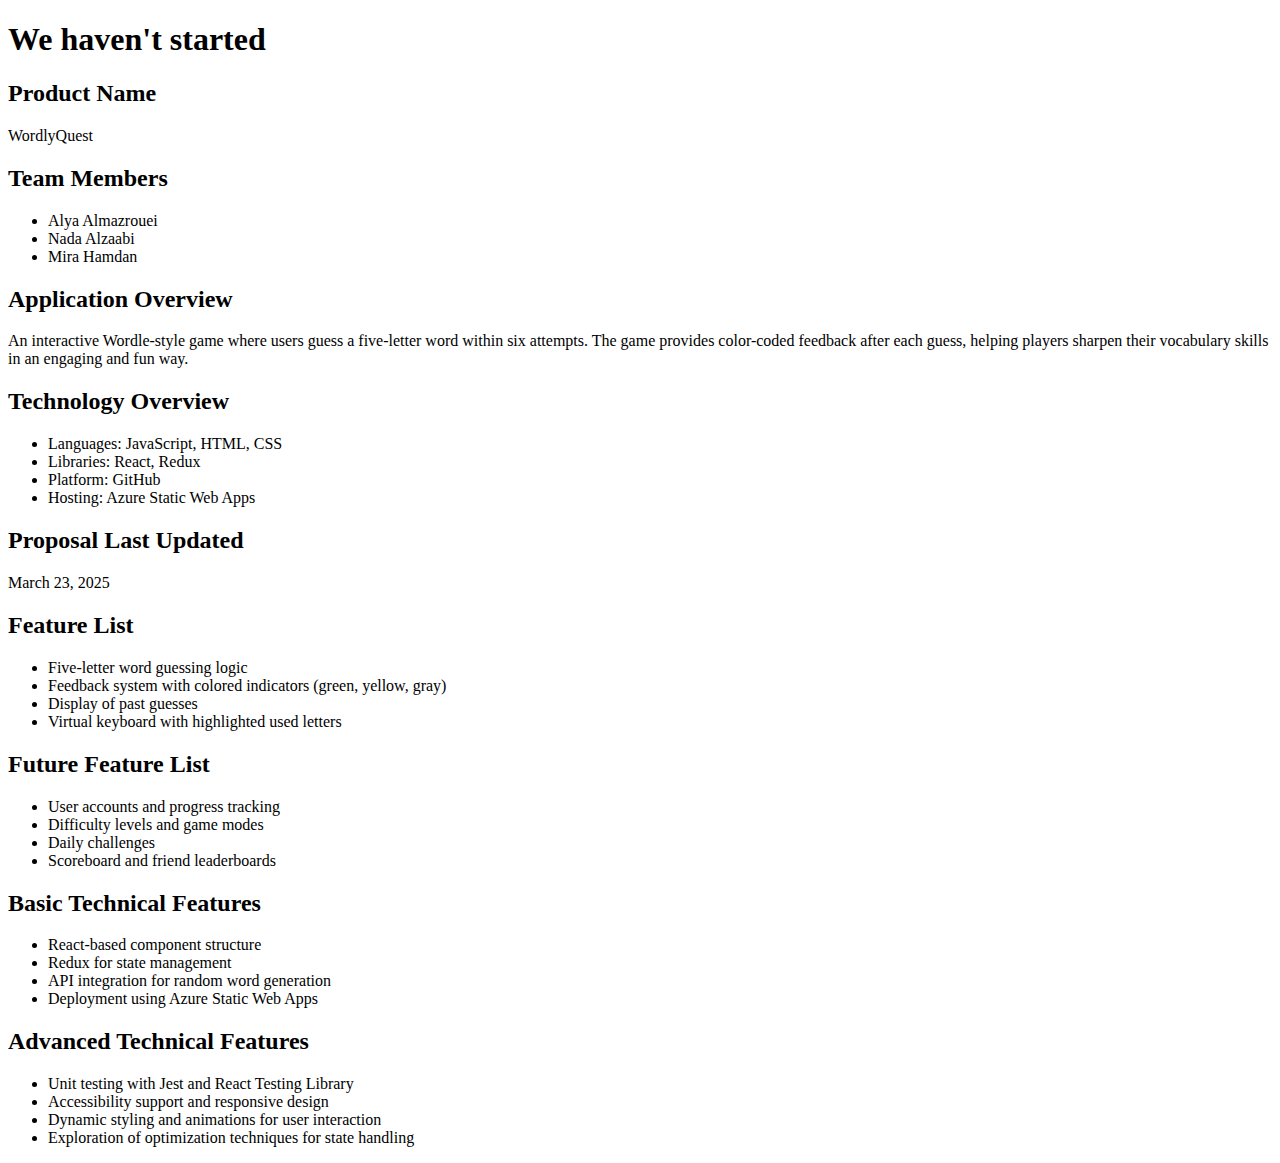
==== index.html @ 4f963575 "Create index.html" ====
<!DOCTYPE html>
<html lang="en">
<head>
  <meta charset="UTF-8">
  <meta name="viewport" content="width=device-width, initial-scale=1.0">
  <title>We haven't started</title>
  <link rel="stylesheet" href="styles.css">
</head>
<body>
  <h1>We haven't started</h1>

  <h2>Product Name</h2>
  <p>WordlyQuest</p>

  <h2>Team Members</h2>
  <ul>
    <li>Alya Almazrouei</li>
    <li>Nada Alzaabi</li>
    <li>Mira Hamdan</li>
  </ul>

  <h2>Application Overview</h2>
  <p>An interactive Wordle-style game where users guess a five-letter word within six attempts. The game provides color-coded feedback after each guess, helping players sharpen their vocabulary skills in an engaging and fun way.</p>

  <h2>Technology Overview</h2>
  <ul>
    <li>Languages: JavaScript, HTML, CSS</li>
    <li>Libraries: React, Redux</li>
    <li>Platform: GitHub</li>
    <li>Hosting: Azure Static Web Apps</li>
  </ul>

  <h2>Proposal Last Updated</h2>
  <p>March 23, 2025</p>

  <h2>Feature List</h2>
  <ul>
    <li>Five-letter word guessing logic</li>
    <li>Feedback system with colored indicators (green, yellow, gray)</li>
    <li>Display of past guesses</li>
    <li>Virtual keyboard with highlighted used letters</li>
  </ul>

  <h2>Future Feature List</h2>
  <ul>
    <li>User accounts and progress tracking</li>
    <li>Difficulty levels and game modes</li>
    <li>Daily challenges</li>
    <li>Scoreboard and friend leaderboards</li>
  </ul>

  <h2>Basic Technical Features</h2>
  <ul>
    <li>React-based component structure</li>
    <li>Redux for state management</li>
    <li>API integration for random word generation</li>
    <li>Deployment using Azure Static Web Apps</li>
  </ul>

  <h2>Advanced Technical Features</h2>
  <ul>
    <li>Unit testing with Jest and React Testing Library</li>
    <li>Accessibility support and responsive design</li>
    <li>Dynamic styling and animations for user interaction</li>
    <li>Exploration of optimization techniques for state handling</li>
  </ul>
</body>
</html>
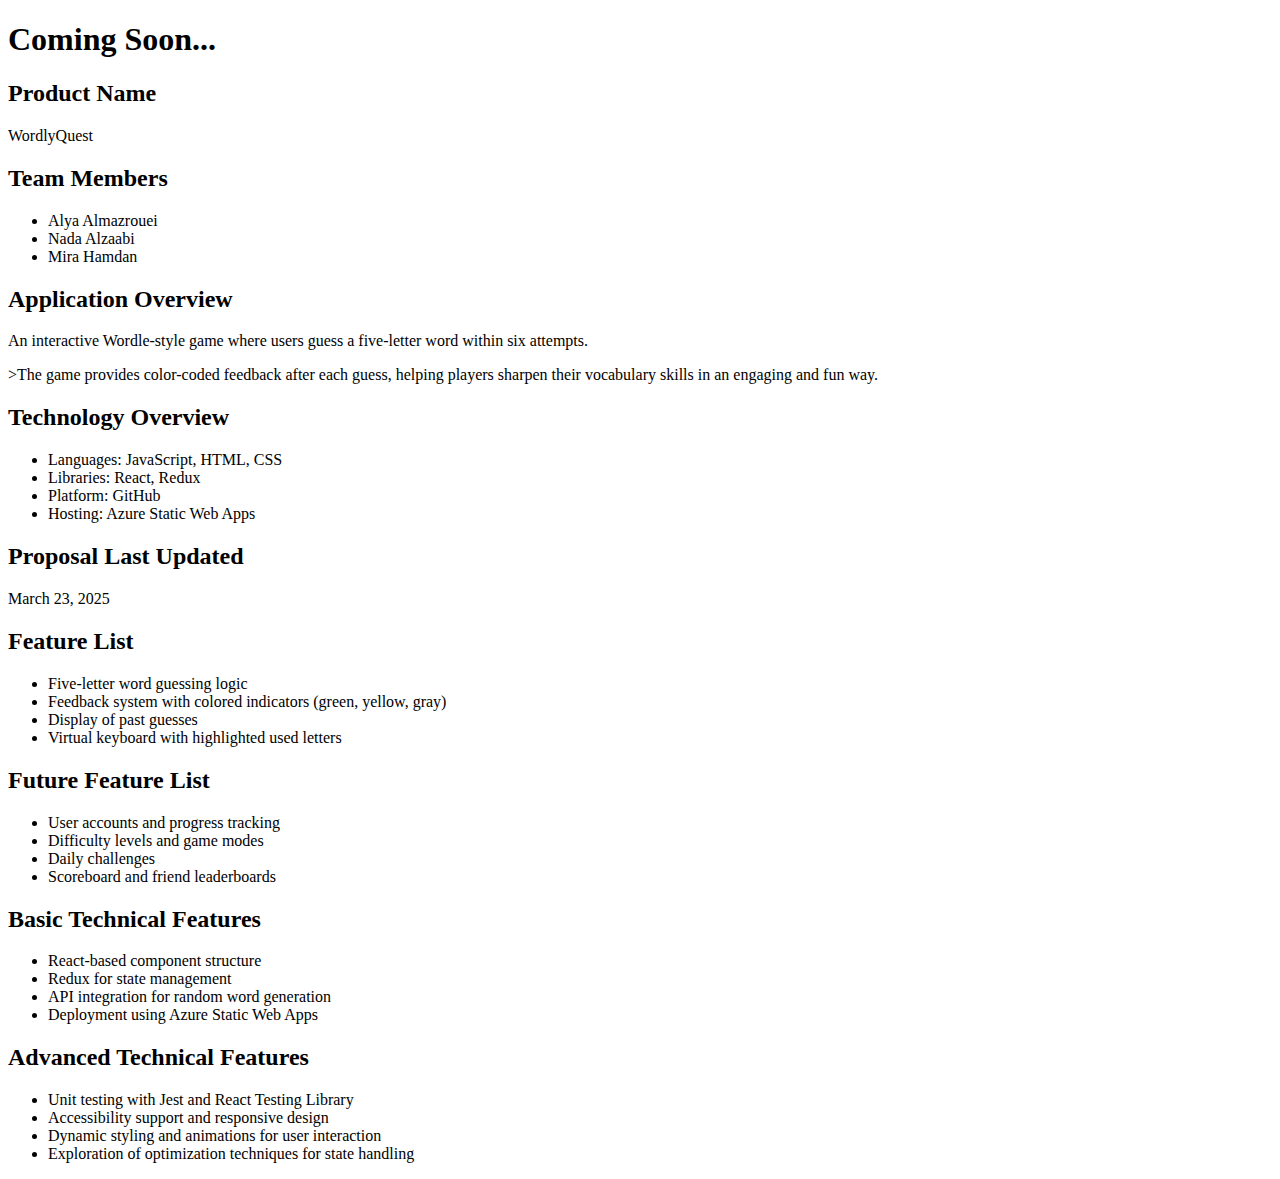
==== commit 7919fa28: "Rename Index.html to index.html" ====
--- a/index.html
+++ b/index.html
@@ -7,7 +7,7 @@
   <link rel="stylesheet" href="styles.css">
 </head>
 <body>
-  <h1>We haven't started</h1>
+  <h1>Coming Soon...</h1>
 
   <h2>Product Name</h2>
   <p>WordlyQuest</p>
@@ -20,7 +20,8 @@
   </ul>
 
   <h2>Application Overview</h2>
-  <p>An interactive Wordle-style game where users guess a five-letter word within six attempts. The game provides color-coded feedback after each guess, helping players sharpen their vocabulary skills in an engaging and fun way.</p>
+  <p>An interactive Wordle-style game where users guess a five-letter word within six attempts.</p>
+  <p>>The game provides color-coded feedback after each guess, helping players sharpen their vocabulary skills in an engaging and fun way.</p>
 
   <h2>Technology Overview</h2>
   <ul>
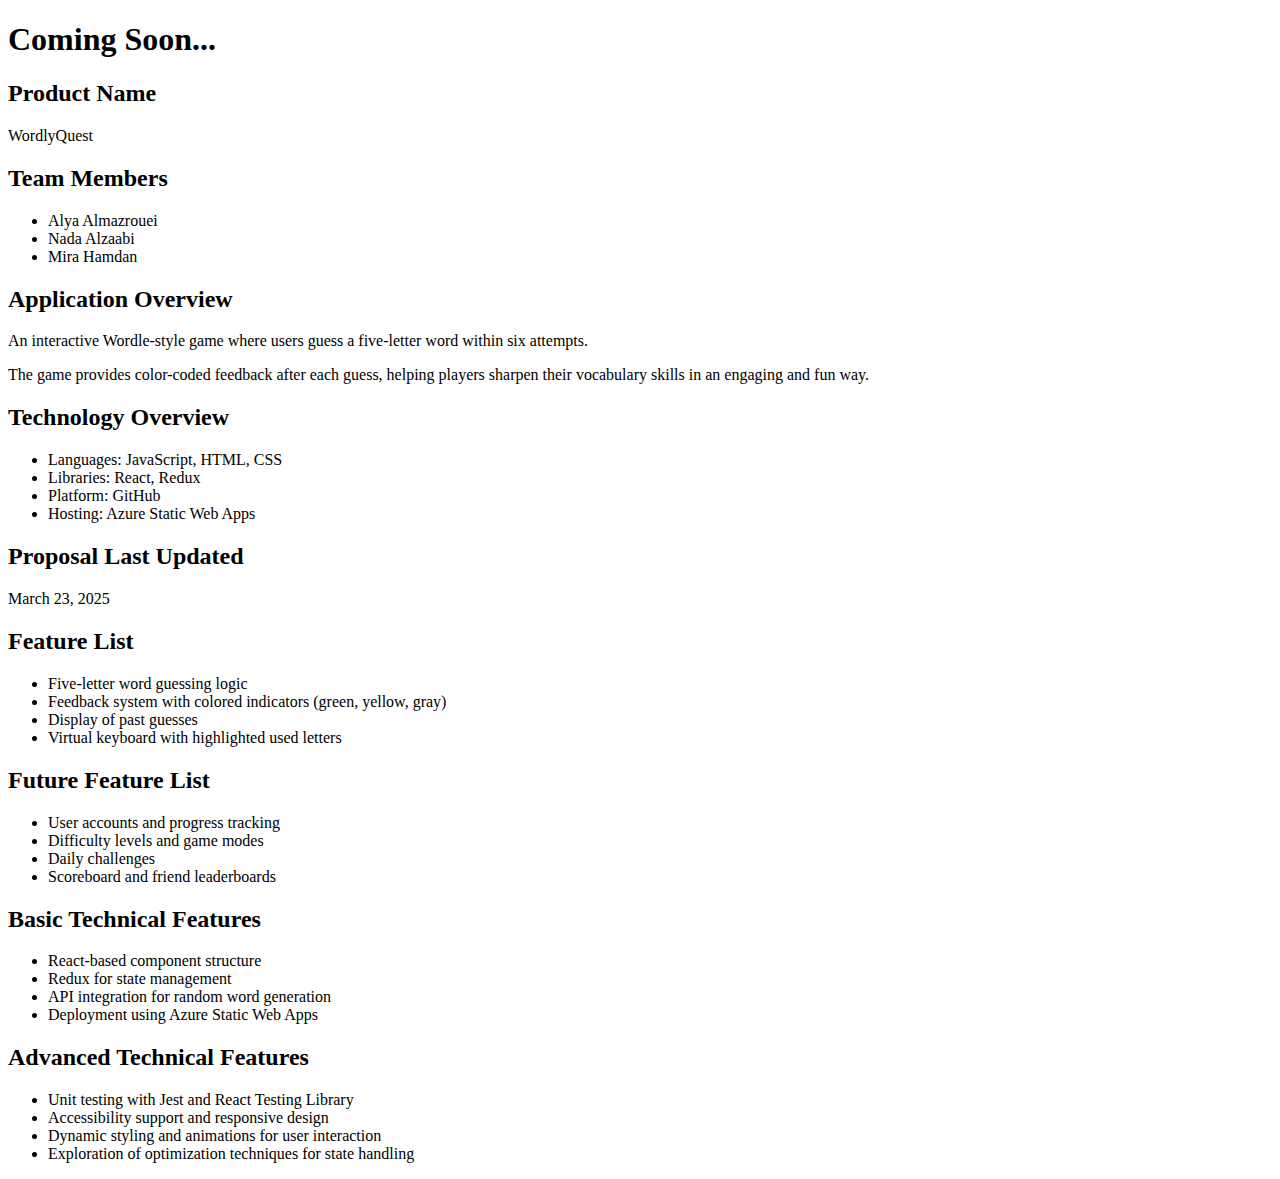
==== commit c67d6e89: "Update index.html" ====
--- a/index.html
+++ b/index.html
@@ -21,7 +21,7 @@
 
   <h2>Application Overview</h2>
   <p>An interactive Wordle-style game where users guess a five-letter word within six attempts.</p>
-  <p>>The game provides color-coded feedback after each guess, helping players sharpen their vocabulary skills in an engaging and fun way.</p>
+  <p>The game provides color-coded feedback after each guess, helping players sharpen their vocabulary skills in an engaging and fun way.</p>
 
   <h2>Technology Overview</h2>
   <ul>
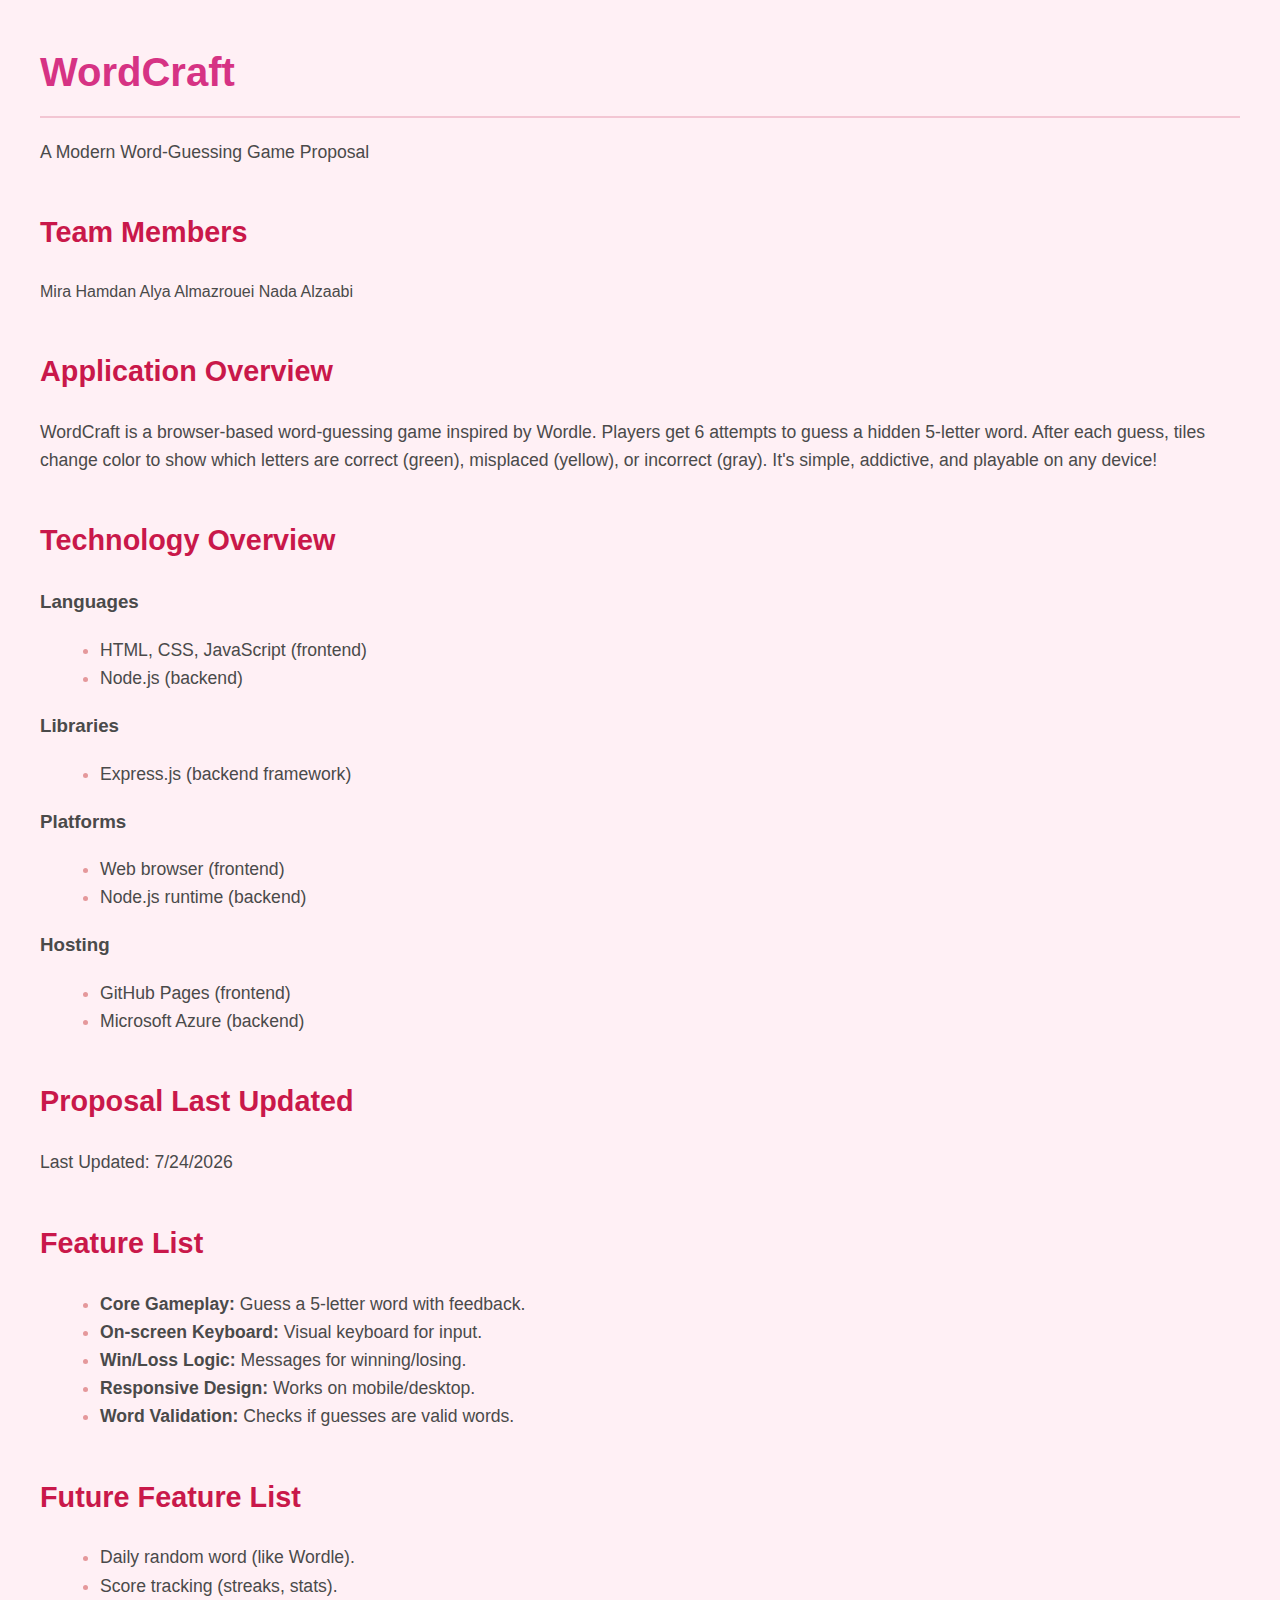
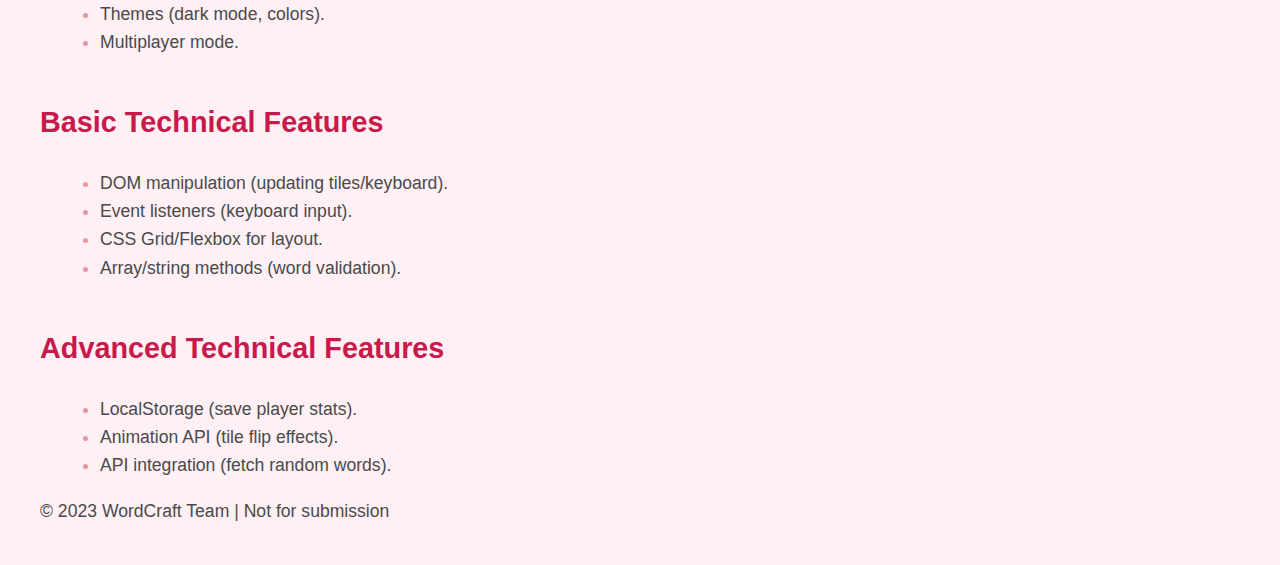
==== commit d9839ba8: "Update index.html" ====
--- a/index.html
+++ b/index.html
@@ -3,67 +3,128 @@
 <head>
   <meta charset="UTF-8">
   <meta name="viewport" content="width=device-width, initial-scale=1.0">
-  <title>We haven't started</title>
-  <link rel="stylesheet" href="styles.css">
+  <title>WordCraft Proposal</title>
+  <link rel="stylesheet" href="index.css">
 </head>
 <body>
-  <h1>Coming Soon...</h1>
+  <div class="container">
+    <header>
+      <h1>WordCraft</h1>
+      <p>A Modern Word-Guessing Game Proposal</p>
+    </header>
 
-  <h2>Product Name</h2>
-  <p>WordlyQuest</p>
+    <section id="team-members">
+      <h2>Team Members</h2>
+      <div class="team-members">
+        <span class="member">Mira Hamdan</span>
+        <span class="member">Alya Almazrouei</span>
+        <span class="member">Nada Alzaabi</span>
+      </div>
+    </section>
 
-  <h2>Team Members</h2>
-  <ul>
-    <li>Alya Almazrouei</li>
-    <li>Nada Alzaabi</li>
-    <li>Mira Hamdan</li>
-  </ul>
+    <section id="overview">
+      <h2>Application Overview</h2>
+      <div class="feature-list">
+        <p>WordCraft is a browser-based word-guessing game inspired by Wordle. Players get 6 attempts to guess a hidden 5-letter word. After each guess, tiles change color to show which letters are correct (green), misplaced (yellow), or incorrect (gray). It's simple, addictive, and playable on any device!</p>
+      </div>
+    </section>
 
-  <h2>Application Overview</h2>
-  <p>An interactive Wordle-style game where users guess a five-letter word within six attempts.</p>
-  <p>The game provides color-coded feedback after each guess, helping players sharpen their vocabulary skills in an engaging and fun way.</p>
+    <section id="technology">
+      <h2>Technology Overview</h2>
+      <div class="tech-grid">
+        <div class="tech-card">
+          <h3>Languages</h3>
+          <ul>
+            <li>HTML, CSS, JavaScript (frontend)</li>
+            <li>Node.js (backend)</li>
+          </ul>
+        </div>
+        <div class="tech-card">
+          <h3>Libraries</h3>
+          <ul>
+            <li>Express.js (backend framework)</li>
+          </ul>
+        </div>
+        <div class="tech-card">
+          <h3>Platforms</h3>
+          <ul>
+            <li>Web browser (frontend)</li>
+            <li>Node.js runtime (backend)</li>
+          </ul>
+        </div>
+        <div class="tech-card">
+          <h3>Hosting</h3>
+          <ul>
+            <li>GitHub Pages (frontend)</li>
+            <li>Microsoft Azure (backend)</li>
+          </ul>
+        </div>
+      </div>
+    </section>
 
-  <h2>Technology Overview</h2>
-  <ul>
-    <li>Languages: JavaScript, HTML, CSS</li>
-    <li>Libraries: React, Redux</li>
-    <li>Platform: GitHub</li>
-    <li>Hosting: Azure Static Web Apps</li>
-  </ul>
+    <section id="proposal-date">
+      <h2>Proposal Last Updated</h2>
+      <div class="highlight">
+        <p>Last Updated: <span id="current-date"></span></p>
+      </div>
+    </section>
 
-  <h2>Proposal Last Updated</h2>
-  <p>March 23, 2025</p>
+    <section id="features">
+      <h2>Feature List</h2>
+      <div class="feature-list">
+        <ul>
+          <li><strong>Core Gameplay:</strong> Guess a 5-letter word with feedback.</li>
+          <li><strong>On-screen Keyboard:</strong> Visual keyboard for input.</li>
+          <li><strong>Win/Loss Logic:</strong> Messages for winning/losing.</li>
+          <li><strong>Responsive Design:</strong> Works on mobile/desktop.</li>
+          <li><strong>Word Validation:</strong> Checks if guesses are valid words.</li>
+        </ul>
+      </div>
+    </section>
 
-  <h2>Feature List</h2>
-  <ul>
-    <li>Five-letter word guessing logic</li>
-    <li>Feedback system with colored indicators (green, yellow, gray)</li>
-    <li>Display of past guesses</li>
-    <li>Virtual keyboard with highlighted used letters</li>
-  </ul>
+    <section id="future-features">
+      <h2>Future Feature List</h2>
+      <div class="feature-list">
+        <ul>
+          <li>Daily random word (like Wordle).</li>
+          <li>Score tracking (streaks, stats).</li>
+          <li>Themes (dark mode, colors).</li>
+          <li>Multiplayer mode.</li>
+        </ul>
+      </div>
+    </section>
 
-  <h2>Future Feature List</h2>
-  <ul>
-    <li>User accounts and progress tracking</li>
-    <li>Difficulty levels and game modes</li>
-    <li>Daily challenges</li>
-    <li>Scoreboard and friend leaderboards</li>
-  </ul>
+    <section id="basic-tech">
+      <h2>Basic Technical Features</h2>
+      <div class="feature-list">
+        <ul>
+          <li>DOM manipulation (updating tiles/keyboard).</li>
+          <li>Event listeners (keyboard input).</li>
+          <li>CSS Grid/Flexbox for layout.</li>
+          <li>Array/string methods (word validation).</li>
+        </ul>
+      </div>
+    </section>
 
-  <h2>Basic Technical Features</h2>
-  <ul>
-    <li>React-based component structure</li>
-    <li>Redux for state management</li>
-    <li>API integration for random word generation</li>
-    <li>Deployment using Azure Static Web Apps</li>
-  </ul>
+    <section id="advanced-tech">
+      <h2>Advanced Technical Features</h2>
+      <div class="feature-list">
+        <ul>
+          <li>LocalStorage (save player stats).</li>
+          <li>Animation API (tile flip effects).</li>
+          <li>API integration (fetch random words).</li>
+        </ul>
+      </div>
+    </section>
 
-  <h2>Advanced Technical Features</h2>
-  <ul>
-    <li>Unit testing with Jest and React Testing Library</li>
-    <li>Accessibility support and responsive design</li>
-    <li>Dynamic styling and animations for user interaction</li>
-    <li>Exploration of optimization techniques for state handling</li>
-  </ul>
+    <footer>
+      <p>© 2023 WordCraft Team | Not for submission</p>
+    </footer>
+  </div>
+
+  <script>
+    // Auto-update the current date
+    document.getElementById('current-date').textContent = new Date().toLocaleDateString();
+  </script>
 </body>
 </html>
--- a/index.css
+++ b/index.css
@@ -0,0 +1,34 @@
+/* styles.css */
+body {
+  font-family: 'Segoe UI', sans-serif;
+  background-color: #fff0f5;
+  color: #4a4a4a;
+  margin: 40px;
+  line-height: 1.6;
+}
+
+h1 {
+  color: #d63384;
+  font-size: 2.5em;
+  margin-bottom: 0.5em;
+  border-bottom: 2px solid #f3c6d3;
+  padding-bottom: 0.3em;
+}
+
+h2 {
+  color: #c9184a;
+  margin-top: 1.5em;
+  font-size: 1.8em;
+}
+
+ul {
+  margin-left: 20px;
+}
+
+p, li {
+  font-size: 1.1em;
+}
+
+ul li::marker {
+  color: #e5989b;
+}
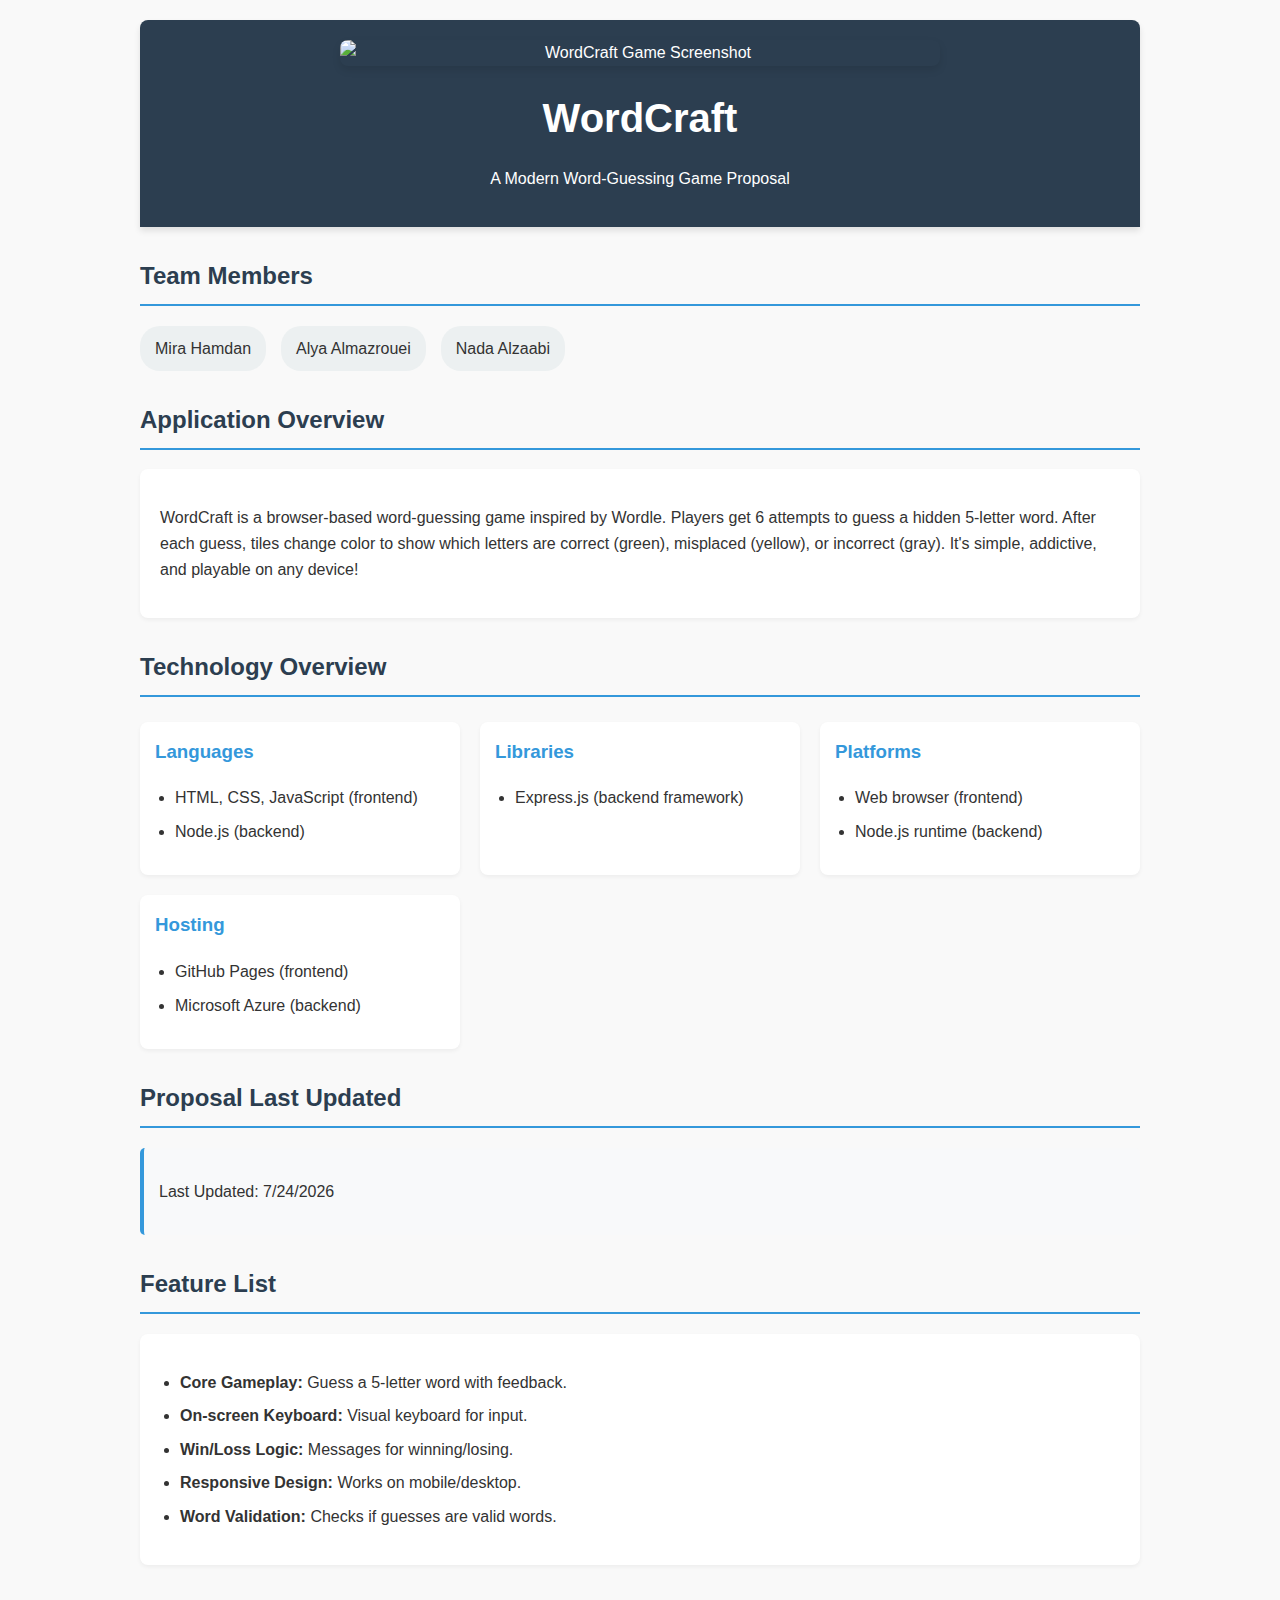
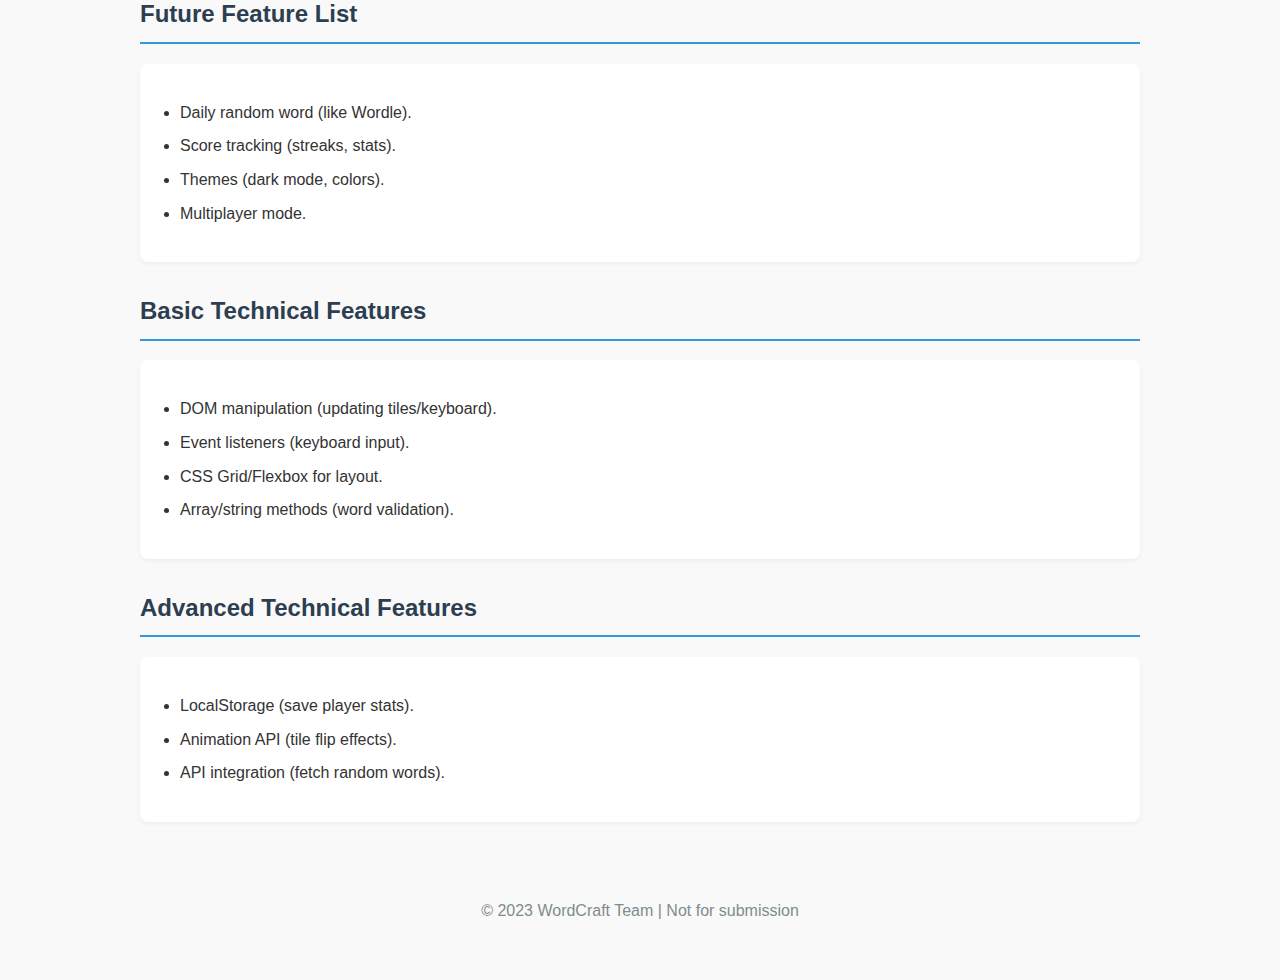
==== commit 269a56c4: "Update index.html" ====
--- a/index.html
+++ b/index.html
@@ -9,6 +9,7 @@
 <body>
   <div class="container">
     <header>
+      <img src="wordcraft-screenshot.png" alt="WordCraft Game Screenshot" class="product-image">
       <h1>WordCraft</h1>
       <p>A Modern Word-Guessing Game Proposal</p>
     </header>
--- a/index.css
+++ b/index.css
@@ -1,34 +1,127 @@
-/* styles.css */
+:root {
+  --primary: #2c3e50;
+  --secondary: #3498db;
+  --light: #ecf0f1;
+  --dark: #2c3e50;
+  --success: #2ecc71;
+  --warning: #f39c12;
+  --danger: #e74c3c;
+}
+
 body {
-  font-family: 'Segoe UI', sans-serif;
-  background-color: #fff0f5;
-  color: #4a4a4a;
-  margin: 40px;
+  font-family: 'Segoe UI', Tahoma, Geneva, Verdana, sans-serif;
   line-height: 1.6;
+  margin: 0;
+  padding: 0;
+  background-color: #f9f9f9;
+  color: #333;
+}
+
+.container {
+  max-width: 1000px;
+  margin: 0 auto;
+  padding: 20px;
+}
+
+header {
+  background-color: var(--primary);
+  color: white;
+  padding: 20px 0;
+  text-align: center;
+  border-radius: 8px 8px 0 0;
+  margin-bottom: 30px;
+  box-shadow: 0 4px 6px rgba(0, 0, 0, 0.1);
 }
 
 h1 {
-  color: #d63384;
-  font-size: 2.5em;
-  margin-bottom: 0.5em;
-  border-bottom: 2px solid #f3c6d3;
-  padding-bottom: 0.3em;
+  margin: 0;
+  font-size: 2.5rem;
 }
 
 h2 {
-  color: #c9184a;
-  margin-top: 1.5em;
-  font-size: 1.8em;
+  color: var(--primary);
+  border-bottom: 2px solid var(--secondary);
+  padding-bottom: 8px;
+  margin-top: 30px;
+}
+
+h3 {
+  color: var(--dark);
+}
+
+.team-members {
+  display: flex;
+  flex-wrap: wrap;
+  gap: 15px;
+  margin: 20px 0;
+}
+
+.member {
+  background-color: var(--light);
+  padding: 10px 15px;
+  border-radius: 20px;
+  font-weight: 500;
+}
+
+.feature-list {
+  background-color: white;
+  border-radius: 8px;
+  padding: 20px;
+  box-shadow: 0 2px 4px rgba(0, 0, 0, 0.05);
+  margin-bottom: 30px;
 }
 
 ul {
-  margin-left: 20px;
+  padding-left: 20px;
 }
 
-p, li {
-  font-size: 1.1em;
+li {
+  margin-bottom: 8px;
 }
 
-ul li::marker {
-  color: #e5989b;
+.tech-grid {
+  display: grid;
+  grid-template-columns: repeat(auto-fill, minmax(300px, 1fr));
+  gap: 20px;
+  margin: 25px 0;
 }
+
+.tech-card {
+  background-color: white;
+  border-radius: 8px;
+  padding: 15px;
+  box-shadow: 0 2px 4px rgba(0, 0, 0, 0.05);
+}
+
+.tech-card h3 {
+  margin-top: 0;
+  color: var(--secondary);
+}
+
+.highlight {
+  background-color: #f8f9fa;
+  padding: 15px;
+  border-radius: 5px;
+  border-left: 4px solid var(--secondary);
+}
+
+.product-image {
+  width: 100%;
+  max-width: 600px;
+  display: block;
+  margin: 0 auto 20px;
+  border-radius: 8px;
+  box-shadow: 0 4px 8px rgba(0,0,0,0.1);
+}
+footer {
+  text-align: center;
+  margin-top: 40px;
+  padding: 20px;
+  color: #7f8c8d;
+}
+
+@media (max-width: 768px) {
+  .tech-grid {
+    grid-template-columns: 1fr;
+  }
+}
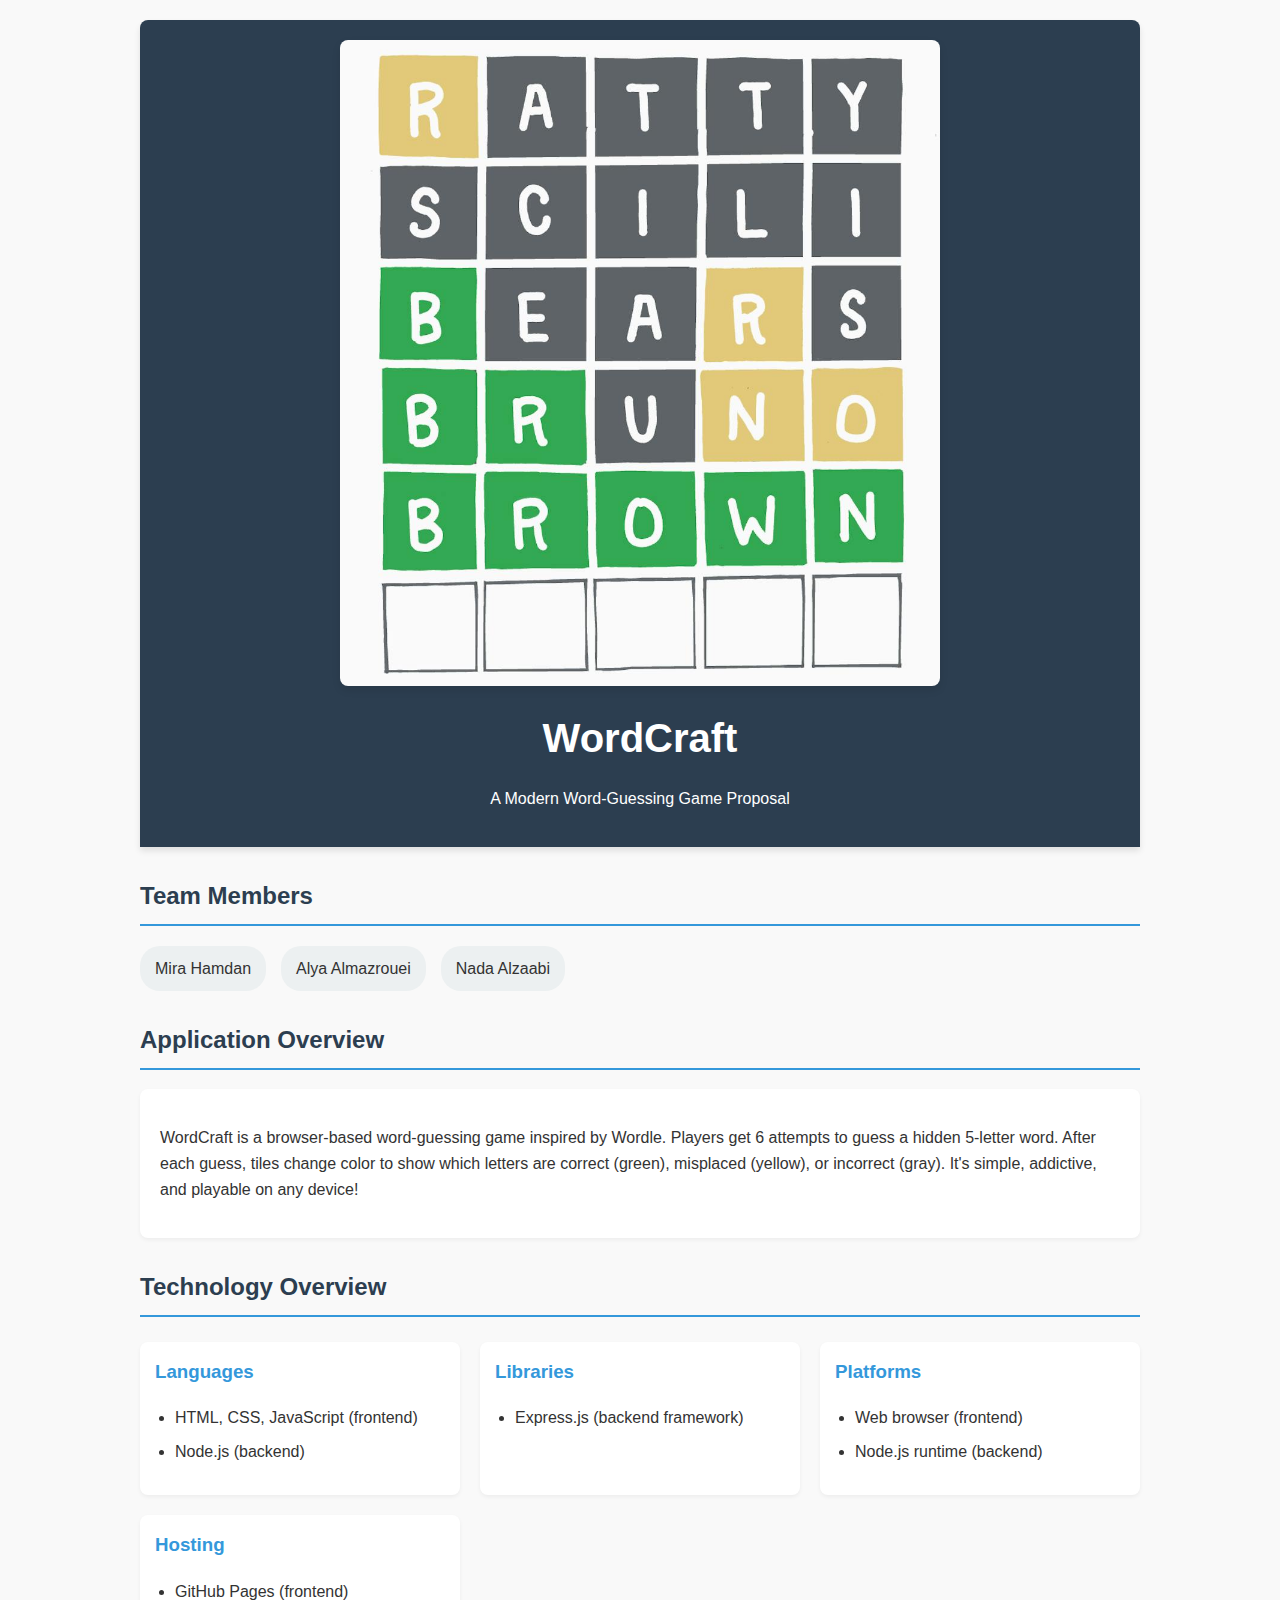
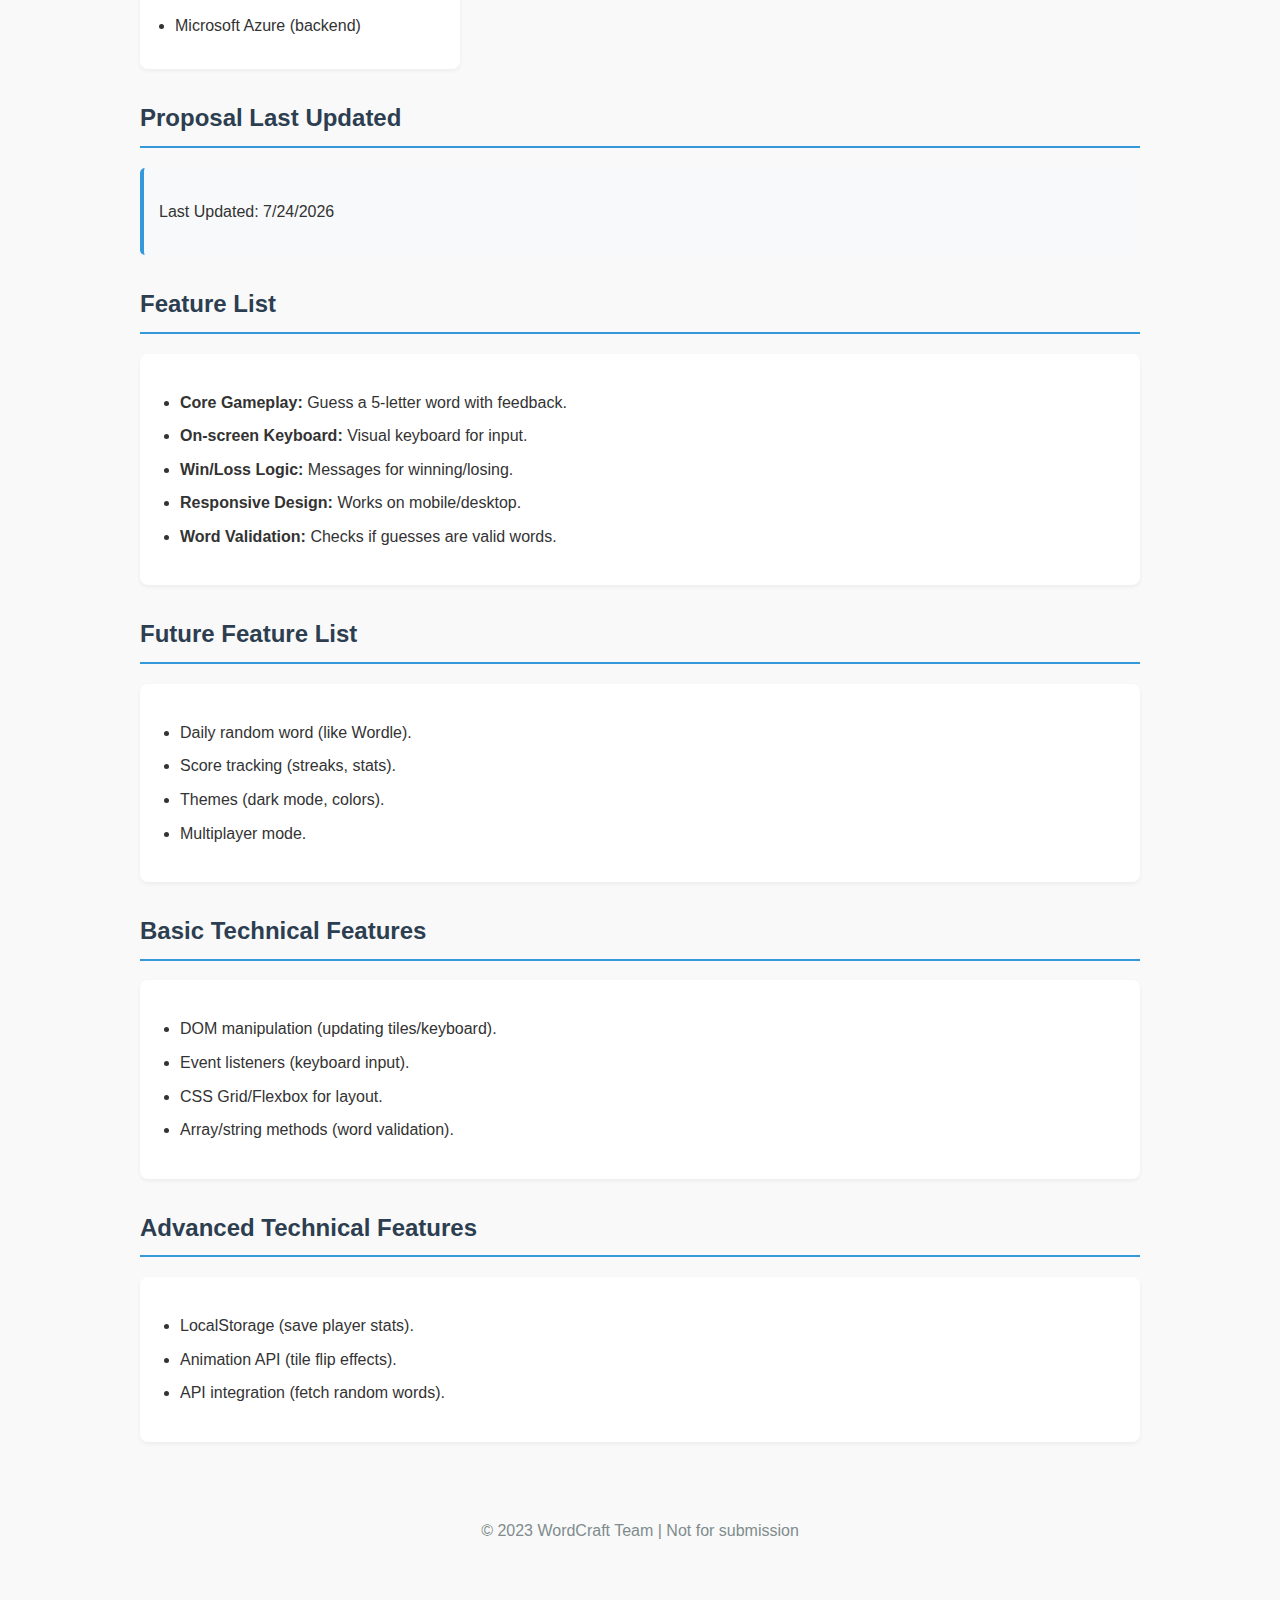
==== commit b0209986: "Update index.html" ====
--- a/index.html
+++ b/index.html
@@ -9,7 +9,7 @@
 <body>
   <div class="container">
     <header>
-      <img src="wordcraft-screenshot.png" alt="WordCraft Game Screenshot" class="product-image">
+      <img src="wordcraft-screenshot.png.jpg" alt="WordCraft Game Screenshot" class="product-image">
       <h1>WordCraft</h1>
       <p>A Modern Word-Guessing Game Proposal</p>
     </header>
